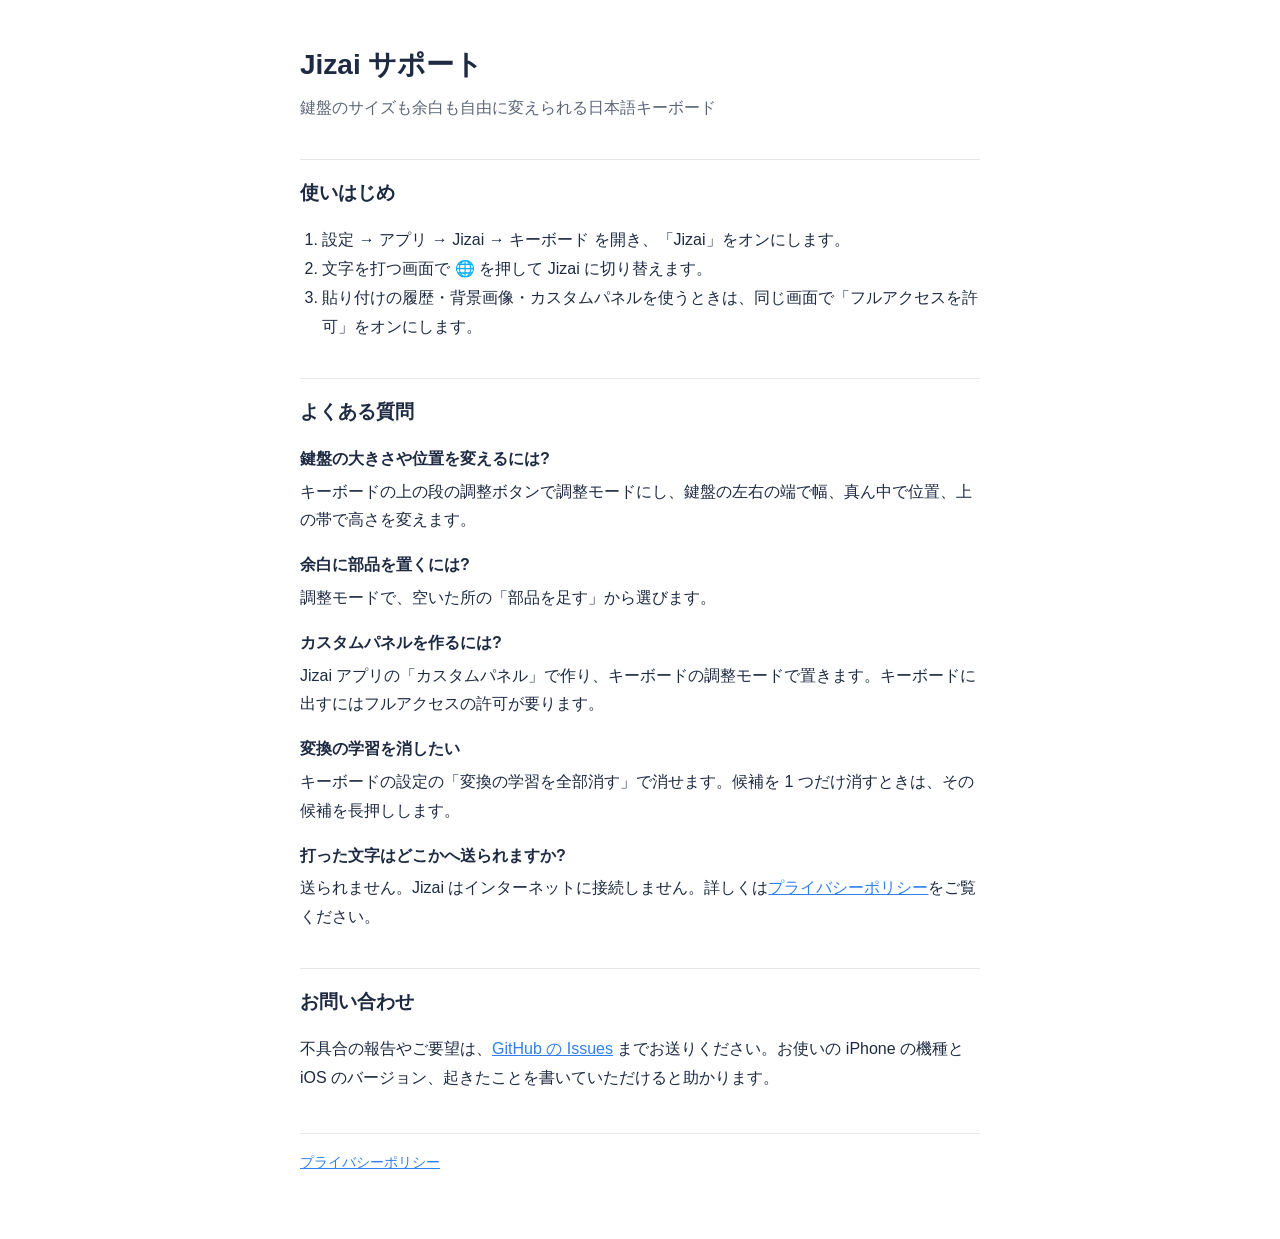
==== index.html @ 81fb1130 "サポートとプライバシーポリシーのページを置く Co-Authored-By: Claude Opus 5.5 <noreply@anthropic.com>" ====
<!doctype html>
<html lang="ja">
<head>
<meta charset="utf-8">
<meta name="viewport" content="width=device-width, initial-scale=1">
<title>Jizai サポート</title>
<link rel="stylesheet" href="style.css">
</head>
<body>
<main>
<header>
<h1>Jizai サポート</h1>
<p>鍵盤のサイズも余白も自由に変えられる日本語キーボード</p>
</header>

<h2>使いはじめ</h2>
<ol>
<li>設定 → アプリ → Jizai → キーボード を開き、「Jizai」をオンにします。</li>
<li>文字を打つ画面で 🌐 を押して Jizai に切り替えます。</li>
<li>貼り付けの履歴・背景画像・カスタムパネルを使うときは、同じ画面で「フルアクセスを許可」をオンにします。</li>
</ol>

<h2>よくある質問</h2>
<dl>
<dt>鍵盤の大きさや位置を変えるには?</dt>
<dd>キーボードの上の段の調整ボタンで調整モードにし、鍵盤の左右の端で幅、真ん中で位置、上の帯で高さを変えます。</dd>
<dt>余白に部品を置くには?</dt>
<dd>調整モードで、空いた所の「部品を足す」から選びます。</dd>
<dt>カスタムパネルを作るには?</dt>
<dd>Jizai アプリの「カスタムパネル」で作り、キーボードの調整モードで置きます。キーボードに出すにはフルアクセスの許可が要ります。</dd>
<dt>変換の学習を消したい</dt>
<dd>キーボードの設定の「変換の学習を全部消す」で消せます。候補を 1 つだけ消すときは、その候補を長押しします。</dd>
<dt>打った文字はどこかへ送られますか?</dt>
<dd>送られません。Jizai はインターネットに接続しません。詳しくは<a href="privacy.html">プライバシーポリシー</a>をご覧ください。</dd>
</dl>

<h2>お問い合わせ</h2>
<p>不具合の報告やご要望は、<a href="https://github.com/asagirin7/jizai-support/issues">GitHub の Issues</a> までお送りください。お使いの iPhone の機種と iOS のバージョン、起きたことを書いていただけると助かります。</p>

<nav><a href="privacy.html">プライバシーポリシー</a></nav>
</main>
</body>
</html>
---- style.css ----
:root { color-scheme: light dark; --fg: #1d2a42; --bg: #fff; --muted: #5b6577; --line: #e3e6ec; }
@media (prefers-color-scheme: dark) { :root { --fg: #e8ecf3; --bg: #141b2a; --muted: #a3acbd; --line: #2a3448; } }
* { box-sizing: border-box; }
body { margin: 0; background: var(--bg); color: var(--fg); font: 16px/1.8 -apple-system, BlinkMacSystemFont, "Hiragino Sans", "Hiragino Kaku Gothic ProN", "Noto Sans JP", sans-serif; }
main { max-width: 720px; margin: 0 auto; padding: 40px 20px 64px; }
header { margin-bottom: 32px; }
header p { color: var(--muted); margin: 4px 0 0; }
h1 { font-size: 28px; margin: 0; }
h2 { font-size: 19px; margin: 36px 0 8px; padding-top: 16px; border-top: 1px solid var(--line); }
nav { margin-top: 40px; padding-top: 16px; border-top: 1px solid var(--line); color: var(--muted); font-size: 14px; }
a { color: #2f80ed; }
ul, ol { padding-left: 1.4em; }
dt { font-weight: 600; margin-top: 16px; }
dd { margin: 4px 0 0; }
.date { color: var(--muted); font-size: 14px; margin-top: 32px; }
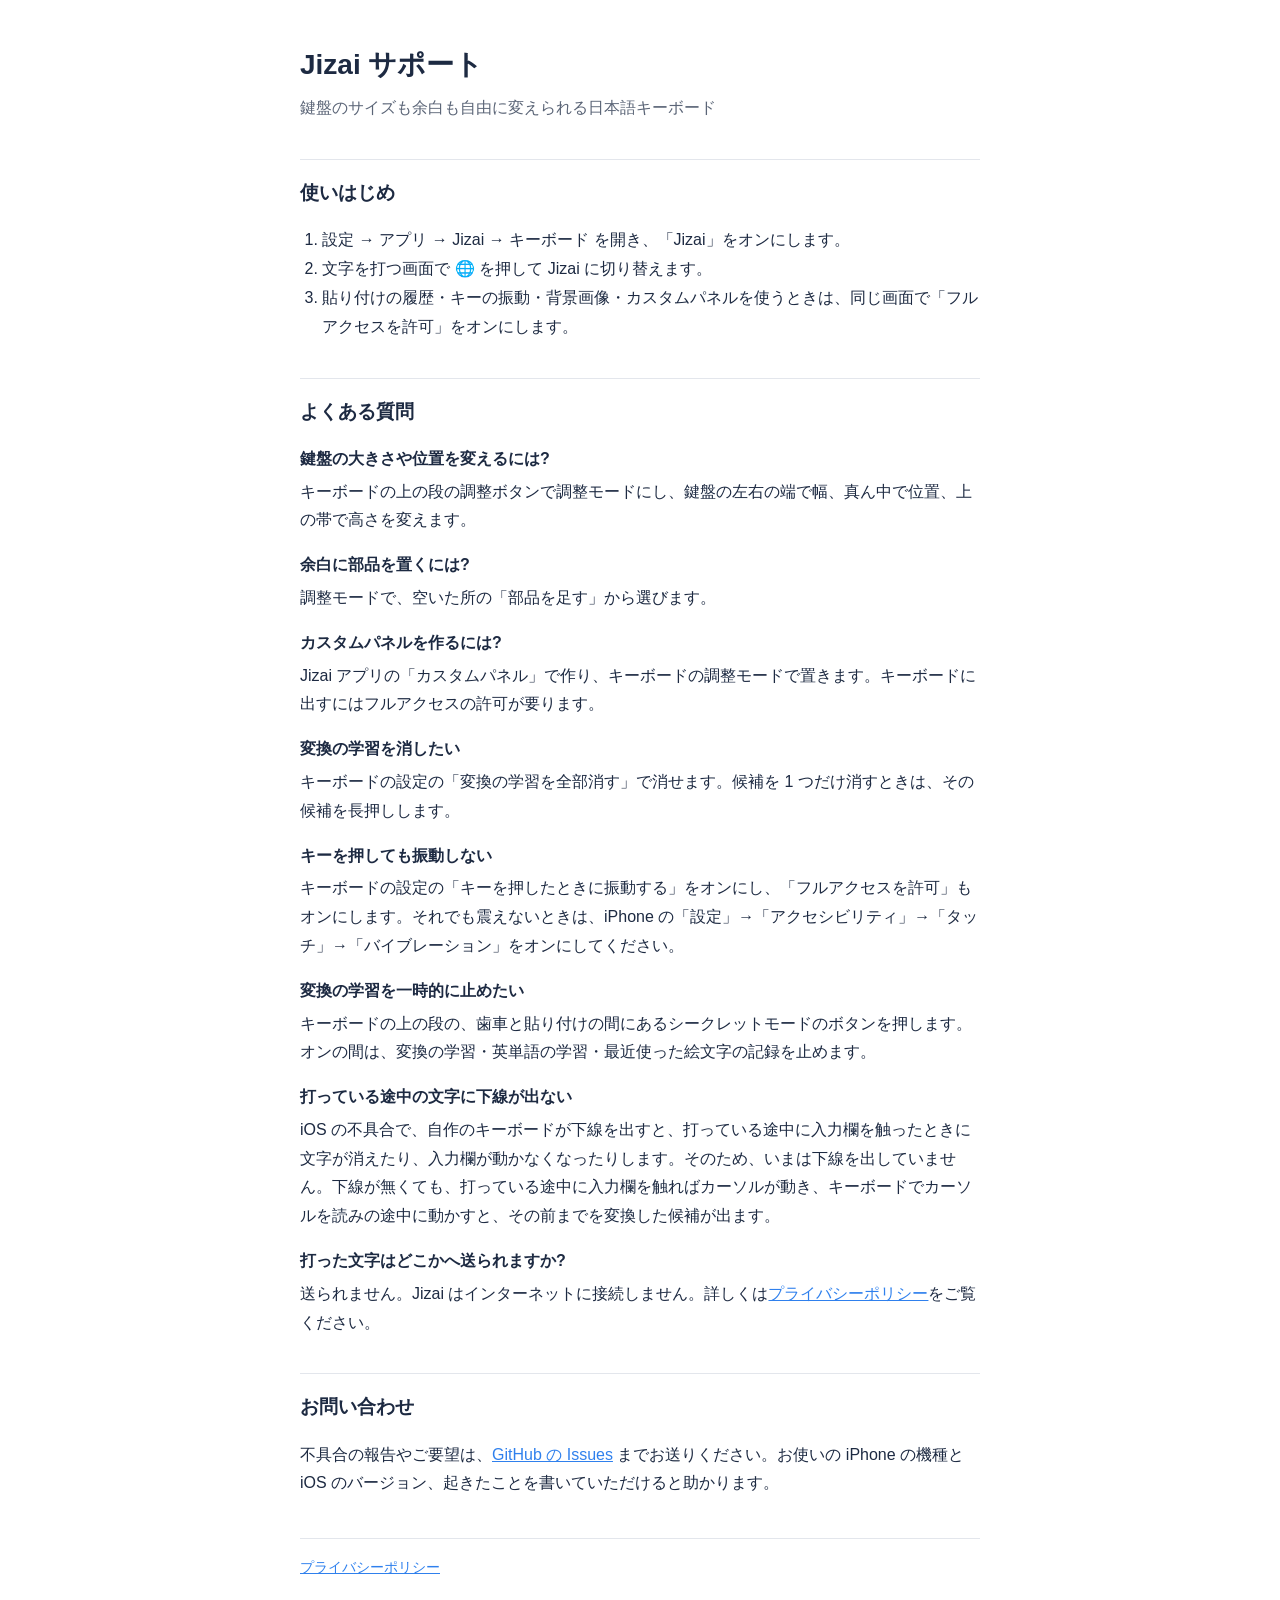
==== commit 9dc9e8fb: "1.1: キーの振動・シークレットモード・下線のよくある質問、英単語の学習と振動をポリシーに追記 Co-Authored-By: Claude Opus 5.5 <noreply@anthropic." ====
--- a/index.html
+++ b/index.html
@@ -17,7 +17,7 @@
 <ol>
 <li>設定 → アプリ → Jizai → キーボード を開き、「Jizai」をオンにします。</li>
 <li>文字を打つ画面で 🌐 を押して Jizai に切り替えます。</li>
-<li>貼り付けの履歴・背景画像・カスタムパネルを使うときは、同じ画面で「フルアクセスを許可」をオンにします。</li>
+<li>貼り付けの履歴・キーの振動・背景画像・カスタムパネルを使うときは、同じ画面で「フルアクセスを許可」をオンにします。</li>
 </ol>
 
 <h2>よくある質問</h2>
@@ -30,6 +30,12 @@
 <dd>Jizai アプリの「カスタムパネル」で作り、キーボードの調整モードで置きます。キーボードに出すにはフルアクセスの許可が要ります。</dd>
 <dt>変換の学習を消したい</dt>
 <dd>キーボードの設定の「変換の学習を全部消す」で消せます。候補を 1 つだけ消すときは、その候補を長押しします。</dd>
+<dt>キーを押しても振動しない</dt>
+<dd>キーボードの設定の「キーを押したときに振動する」をオンにし、「フルアクセスを許可」もオンにします。それでも震えないときは、iPhone の「設定」→「アクセシビリティ」→「タッチ」→「バイブレーション」をオンにしてください。</dd>
+<dt>変換の学習を一時的に止めたい</dt>
+<dd>キーボードの上の段の、歯車と貼り付けの間にあるシークレットモードのボタンを押します。オンの間は、変換の学習・英単語の学習・最近使った絵文字の記録を止めます。</dd>
+<dt>打っている途中の文字に下線が出ない</dt>
+<dd>iOS の不具合で、自作のキーボードが下線を出すと、打っている途中に入力欄を触ったときに文字が消えたり、入力欄が動かなくなったりします。そのため、いまは下線を出していません。下線が無くても、打っている途中に入力欄を触ればカーソルが動き、キーボードでカーソルを読みの途中に動かすと、その前までを変換した候補が出ます。</dd>
 <dt>打った文字はどこかへ送られますか?</dt>
 <dd>送られません。Jizai はインターネットに接続しません。詳しくは<a href="privacy.html">プライバシーポリシー</a>をご覧ください。</dd>
 </dl>
